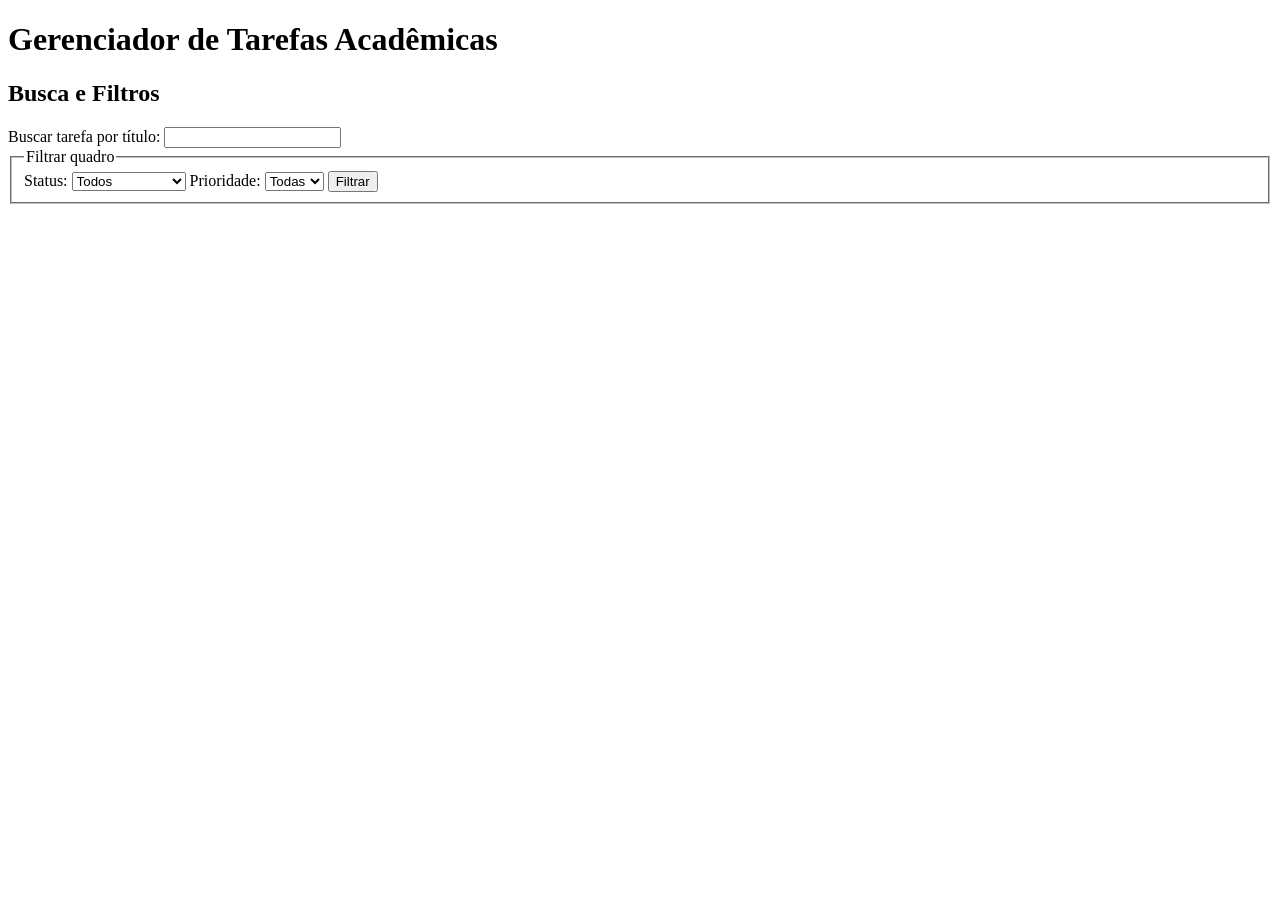
==== index.html @ e38bde04 "feat: Criar cabecalho, busca e filtros com fieldset" ====
<!DOCTYPE html>
<html lang="pt-BR">
<head>
    <meta charset="UTF-8">
    <meta name="viewport" content="width=device-width, initial-scale=1.0">
    <title>Gerenciador de Tarefas Acadêmicas</title>
</head>
<body>
    <header>
        <h1>Gerenciador de Tarefas Acadêmicas</h1>
    </header>
<main>
    <section aria-labelledby="titulo-filtros">
        <h2 id="titulo-filtros">Busca e Filtros</h2>

        <form>
            <label>
                Buscar tarefa por título:
                <input type="search" name="busca">
            </label>
            
            <fieldset>
                <legend>Filtrar quadro</legend>
                <label>
                    Status:
                    <select name="status">
                        <option value="todos">Todos</option>
                        <option value="a-fazer">A Fazer</option>
                        <option value="em-andamento">Em Andamento</option>
                        <option value="em-revisao">Em Revisão</option>
                        <option value="concluida">Concluída</option>
                    </select>
                </label>
                
                <label>
                    Prioridade:
                    <select name="prioridade">
                        <option value="todas">Todas</option>
                        <option value="baixa">Baixa</option>
                        <option value="media">Média</option>
                        <option value="alta">Alta</option>
                    </select>
                </label>                

                <button type="submit">Filtrar</button>
            </fieldset>
        </form>
    </section>   
</main>    
</body>
</html>
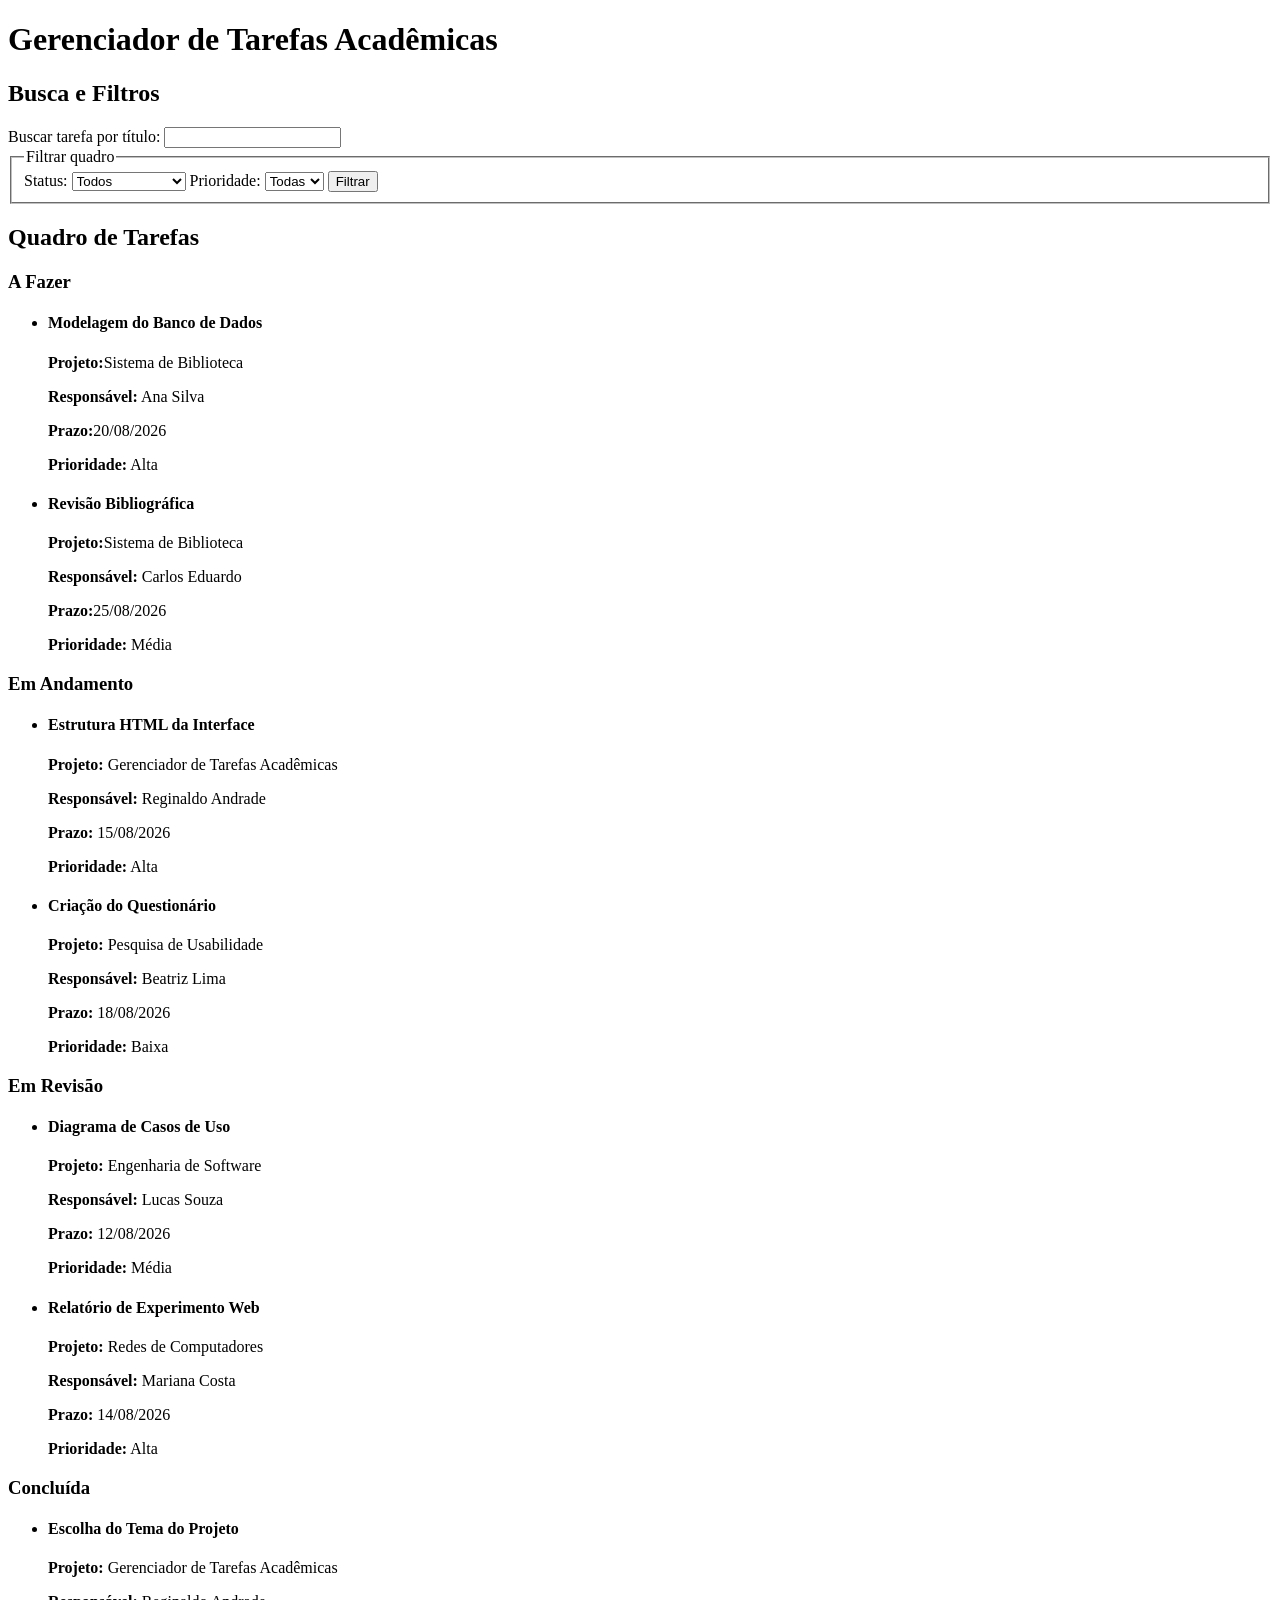
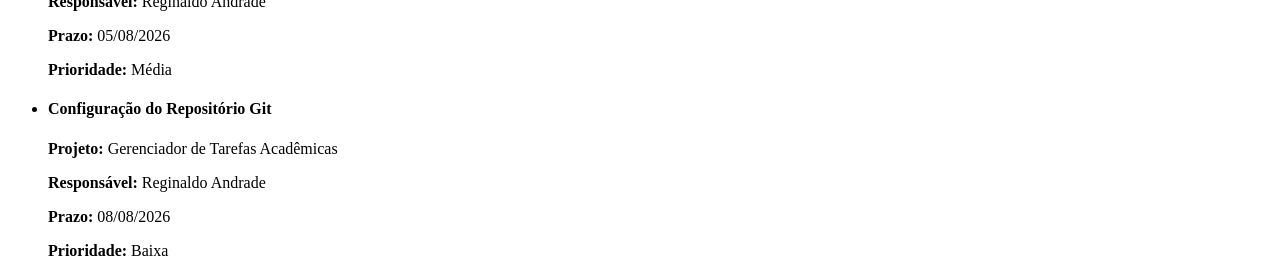
==== commit 433c0e49: "feat: inserindo tarefas" ====
--- a/index.html
+++ b/index.html
@@ -45,7 +45,109 @@
                 <button type="submit">Filtrar</button>
             </fieldset>
         </form>
-    </section>   
+    </section>
+    
+    <section aria-labelledby="titulo-quadro">
+      <h2 id="titulo-quadro">Quadro de Tarefas</h2>
+
+      <section aria-labelledby="status-a-fazer">
+        <h3 id="status-a-fazer">A Fazer</h3>
+        <ul>
+          <li>
+            <article>
+              <h4>Modelagem do Banco de Dados</h4>
+              <p><strong>Projeto:</strong>Sistema de Biblioteca</p>
+              <p><strong>Responsável:</strong> Ana Silva</p>
+              <p><strong>Prazo:</strong><time datetime="2026-08-20">20/08/2026</time></p>
+              <p><strong>Prioridade:</strong> Alta</p>
+            </article>
+          </li>
+          <li>
+            <article>
+              <h4>Revisão Bibliográfica</h4>
+              <p><strong>Projeto:</strong>Sistema de Biblioteca</p>
+              <p><strong>Responsável:</strong> Carlos Eduardo</p>
+              <p><strong>Prazo:</strong><time datetime="2026-08-25">25/08/2026</time></p>
+              <p><strong>Prioridade:</strong> Média</p>
+            </article>
+          </li>
+        </ul>
+      </section>
+      
+      <section aria-labelledby="status-em-andamento">
+        <h3 id="status-em-andamento">Em Andamento</h3>
+        <ul>
+          <li>
+            <article>
+              <h4>Estrutura HTML da Interface</h4>
+              <p><strong>Projeto:</strong> Gerenciador de Tarefas Acadêmicas</p>
+              <p><strong>Responsável:</strong> Reginaldo Andrade</p>
+              <p><strong>Prazo:</strong> <time datetime="2026-08-15">15/08/2026</time></p>
+              <p><strong>Prioridade:</strong> Alta</p>
+            </article>
+          </li>
+          <li>
+            <article>
+              <h4>Criação do Questionário</h4>
+              <p><strong>Projeto:</strong> Pesquisa de Usabilidade</p>
+              <p><strong>Responsável:</strong> Beatriz Lima</p>
+              <p><strong>Prazo:</strong> <time datetime="2026-08-18">18/08/2026</time></p>
+              <p><strong>Prioridade:</strong> Baixa</p>
+            </article>
+          </li>
+        </ul>
+      </section>
+
+      <section aria-labelledby="status-em-revisao">
+        <h3 id="status-em-revisao">Em Revisão</h3>
+        <ul>
+          <li>
+            <article>
+              <h4>Diagrama de Casos de Uso</h4>
+              <p><strong>Projeto:</strong> Engenharia de Software</p>
+              <p><strong>Responsável:</strong> Lucas Souza</p>
+              <p><strong>Prazo:</strong> <time datetime="2026-08-12">12/08/2026</time></p>
+              <p><strong>Prioridade:</strong> Média</p>
+            </article>
+          </li>
+          <li>
+            <article>
+              <h4>Relatório de Experimento Web</h4>
+              <p><strong>Projeto:</strong> Redes de Computadores</p>
+              <p><strong>Responsável:</strong> Mariana Costa</p>
+              <p><strong>Prazo:</strong> <time datetime="2026-08-14">14/08/2026</time></p>
+              <p><strong>Prioridade:</strong> Alta</p>
+            </article>
+          </li>
+        </ul>
+      </section>
+
+      <section aria-labelledby="status-concluida">
+        <h3 id="status-concluida">Concluída</h3>
+        <ul>
+          <li>
+            <article>
+              <h4>Escolha do Tema do Projeto</h4>
+              <p><strong>Projeto:</strong> Gerenciador de Tarefas Acadêmicas</p>
+              <p><strong>Responsável:</strong> Reginaldo Andrade</p>
+              <p><strong>Prazo:</strong> <time datetime="2026-08-05">05/08/2026</time></p>
+              <p><strong>Prioridade:</strong> Média</p>
+            </article>
+          </li>
+          <li>
+            <article>
+              <h4>Configuração do Repositório Git</h4>
+              <p><strong>Projeto:</strong> Gerenciador de Tarefas Acadêmicas</p>
+              <p><strong>Responsável:</strong> Reginaldo Andrade</p>
+              <p><strong>Prazo:</strong> <time datetime="2026-08-08">08/08/2026</time></p>
+              <p><strong>Prioridade:</strong> Baixa</p>
+            </article>
+          </li>
+        </ul>
+      </section>
+
+    </section>
+    
 </main>    
 </body>
 </html>
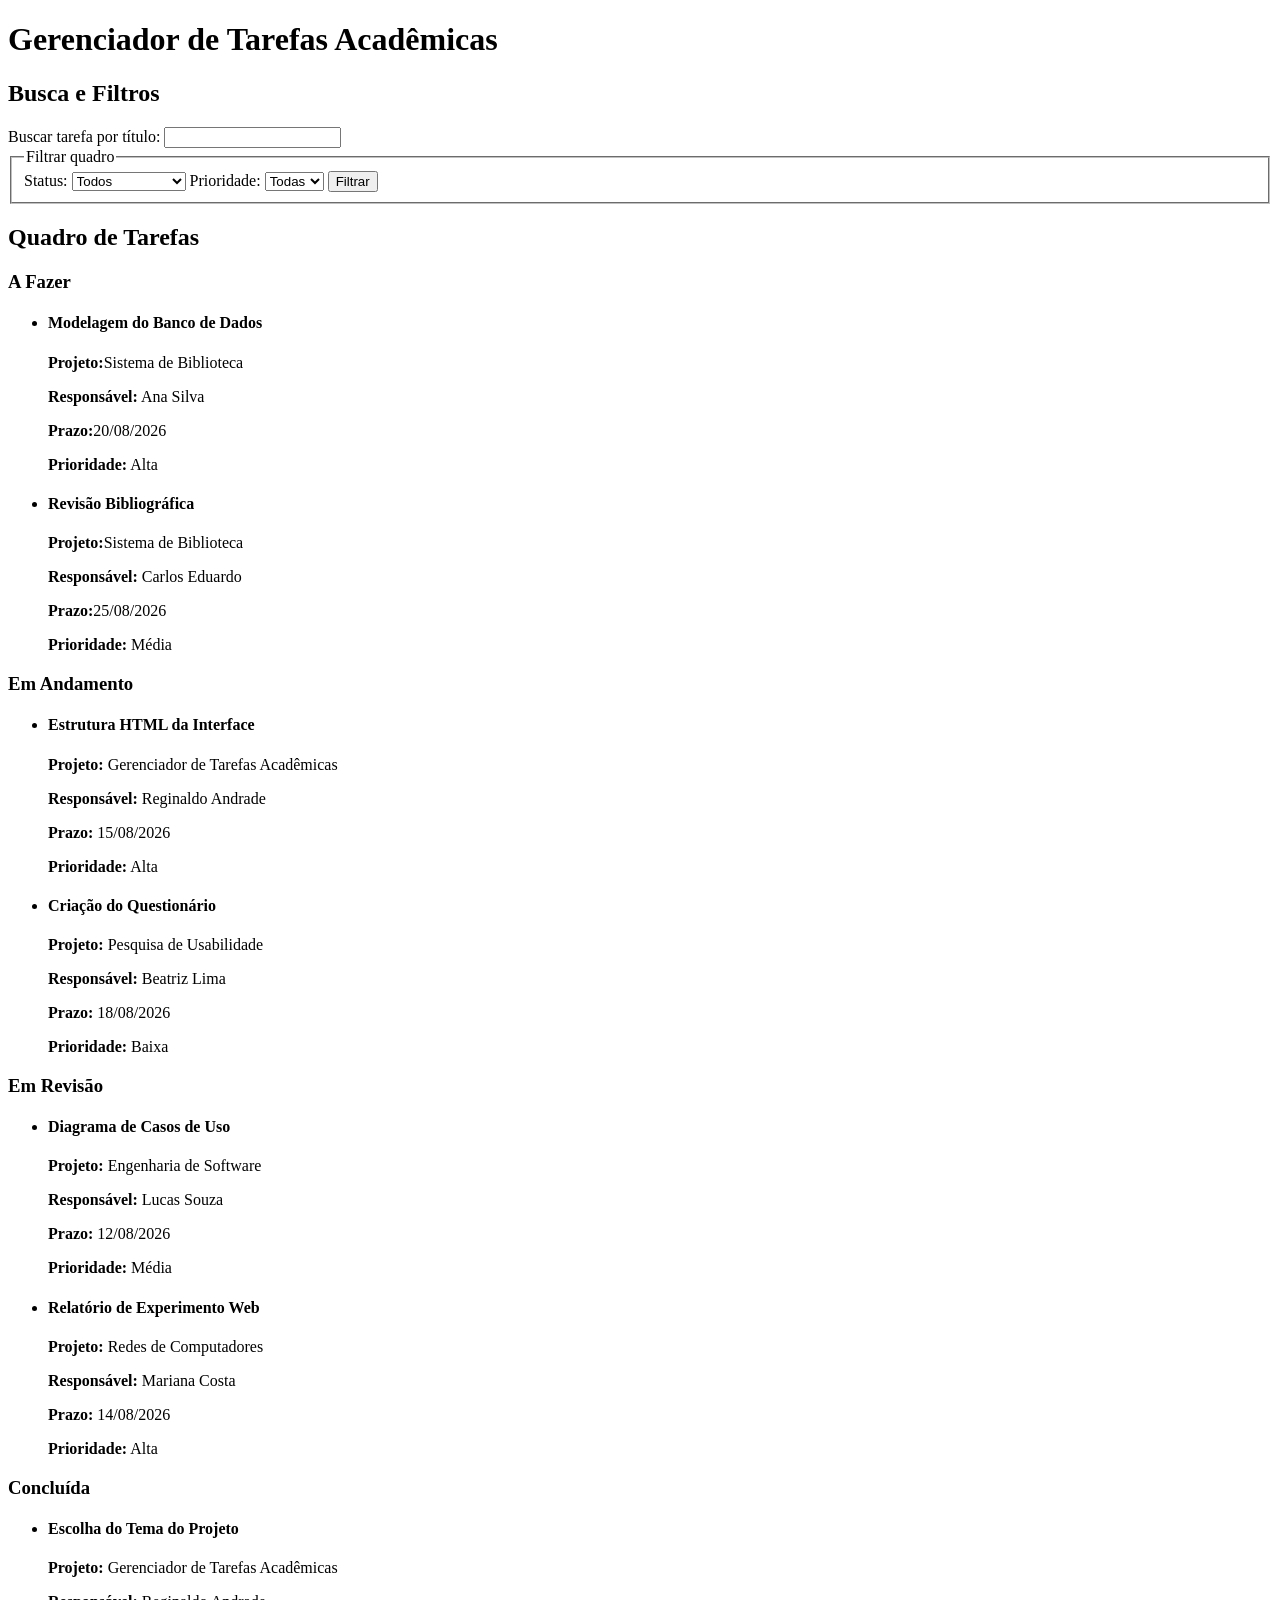
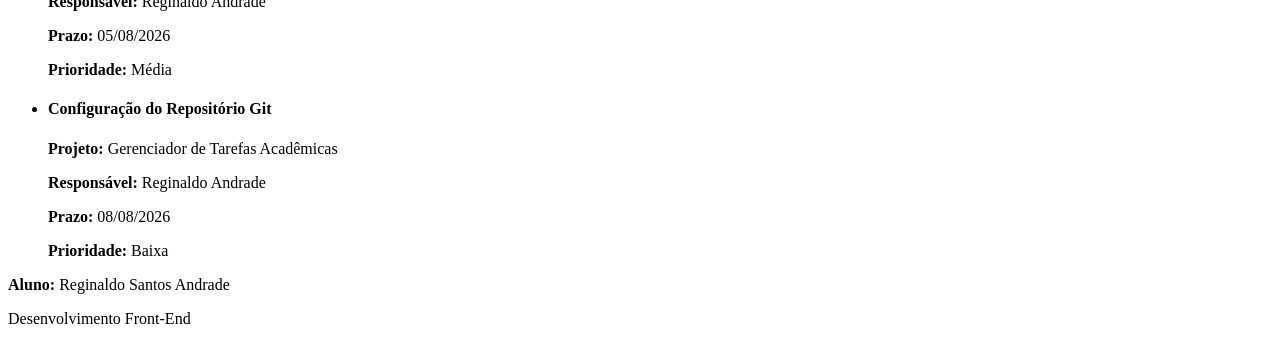
==== commit 505b49fb: "Inserir Rodapé e validando" ====
--- a/index.html
+++ b/index.html
@@ -147,7 +147,13 @@
       </section>
 
     </section>
-    
-</main>    
+
+</main>
+
+<footer>
+    <p><b>Aluno:</b> Reginaldo Santos Andrade</p>
+    <p>Desenvolvimento Front-End</p>    
+</footer>
+
 </body>
 </html>
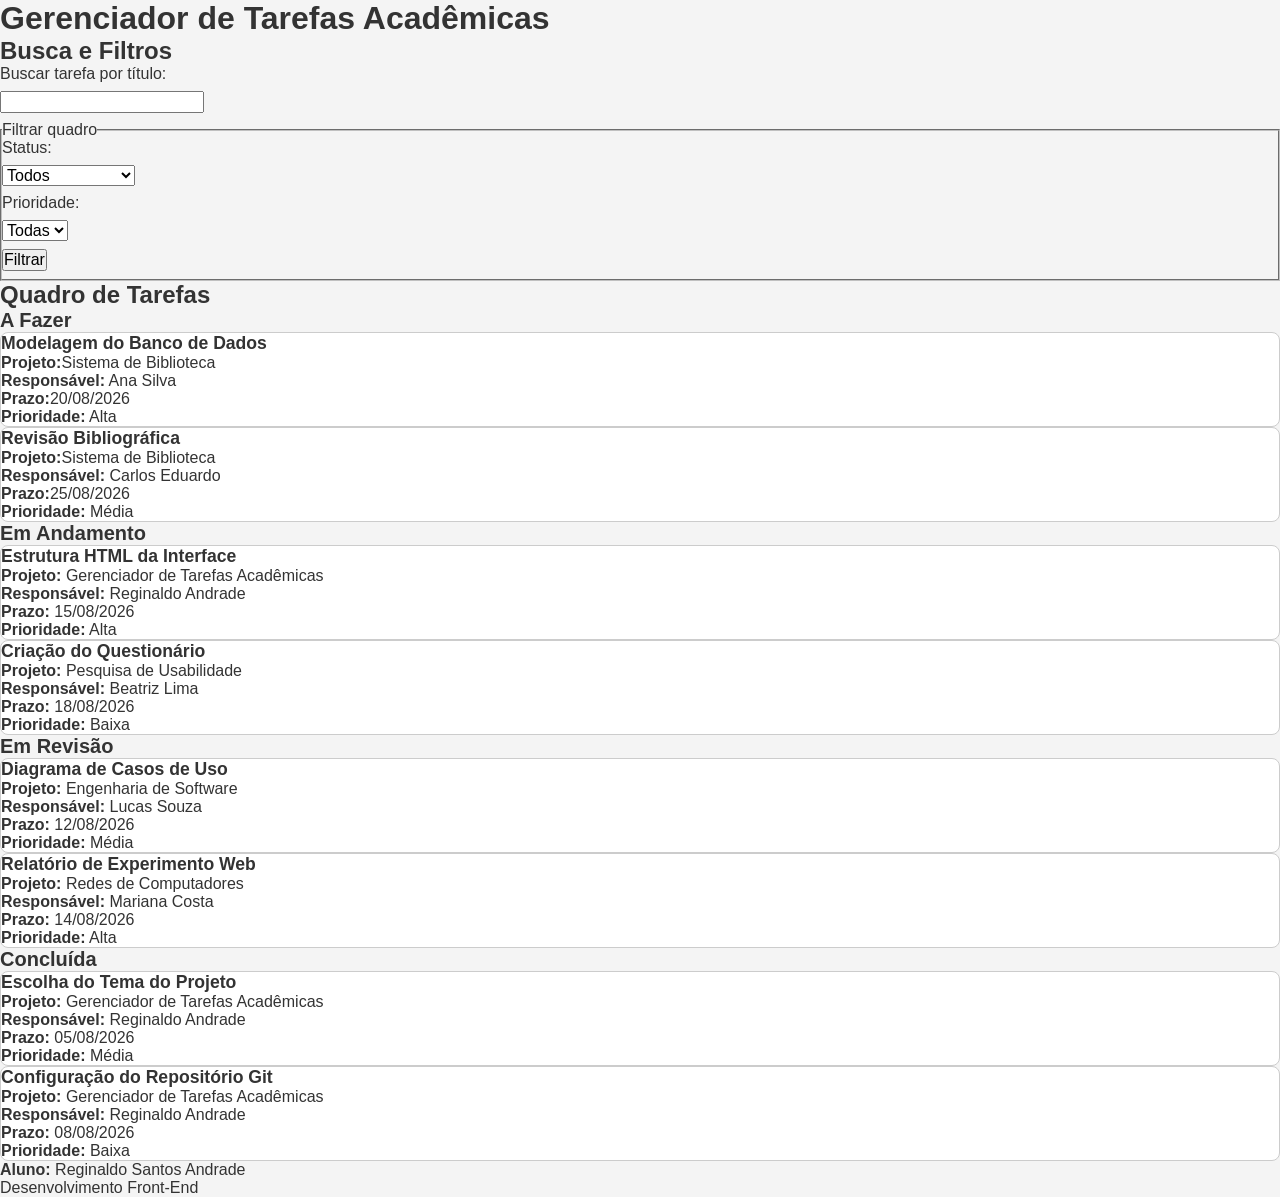
==== commit 5f2c820c: "feat:Reset universal simples com box-sizing e  Variáveis no :root" ====
--- a/index.html
+++ b/index.html
@@ -4,6 +4,7 @@
     <meta charset="UTF-8">
     <meta name="viewport" content="width=device-width, initial-scale=1.0">
     <title>Gerenciador de Tarefas Acadêmicas</title>
+    <link rel="stylesheet" href="styles.css">
 </head>
 <body>
     <header>
@@ -14,33 +15,31 @@
         <h2 id="titulo-filtros">Busca e Filtros</h2>
 
         <form>
-            <label>
-                Buscar tarefa por título:
-                <input type="search" name="busca">
-            </label>
+            <label for="buscaTarefa">Buscar tarefa por título: </label>
+            <input type="search" id="buscaTarefa" name="buscaTarefa">          
             
             <fieldset>
                 <legend>Filtrar quadro</legend>
-                <label>
+                <label for="status">
                     Status:
-                    <select name="status">
-                        <option value="todos">Todos</option>
-                        <option value="a-fazer">A Fazer</option>
-                        <option value="em-andamento">Em Andamento</option>
-                        <option value="em-revisao">Em Revisão</option>
-                        <option value="concluida">Concluída</option>
-                    </select>
                 </label>
-                
-                <label>
-                    Prioridade:
-                    <select name="prioridade">
-                        <option value="todas">Todas</option>
-                        <option value="baixa">Baixa</option>
-                        <option value="media">Média</option>
-                        <option value="alta">Alta</option>
-                    </select>
-                </label>                
+                <select id="status" name="status">
+                  <option value="todos">Todos</option>
+                  <option value="a-fazer">A Fazer</option>
+                  <option value="em-andamento">Em Andamento</option>
+                  <option value="em-revisao">Em Revisão</option>
+                  <option value="concluida">Concluída</option>
+                </select>
+                                
+                <label for="prioridade">
+                  Prioridade:
+                </label>
+                <select id="prioridade" name="prioridade">
+                  <option value="todas">Todas</option>
+                  <option value="baixa">Baixa</option>
+                  <option value="media">Média</option>
+                  <option value="alta">Alta</option>
+                </select>                               
 
                 <button type="submit">Filtrar</button>
             </fieldset>
--- a/styles.css
+++ b/styles.css
@@ -0,0 +1,60 @@
+* {
+  box-sizing: border-box;
+  margin: 0;
+  padding: 0;
+}
+
+:root {
+  --cor-fundo: #f4f4f4;
+  --cor-card: #ffffff;
+  --cor-texto: #333333;
+
+  /* Cores por status */
+  --status-a-fazer: #d9534f;
+  --status-em-andamento: #f0ad4e;
+  --status-em-revisao: #0275d8;
+  --status-concluida: #5cb85c;
+
+  /* Escala de espaçamento simples */
+  --espaco-sm: 0.5rem;  /* 8px */
+  --espaco-md: 1rem;    /* 16px */
+  --espaco-lg: 1.5rem;  /* 24px */
+
+  /* Raio de canto */
+  --raio: 8px;
+}
+
+
+body {
+  background-color: var(--cor-fundo);
+  color: var(--cor-texto);
+  font-family: sans-serif;
+  padding: var(--espaco);
+}
+
+h1 { font-size: 2rem; }
+h2 { font-size: 1.5rem; }
+h3 { font-size: 1.25rem; }
+h4 { font-size: 1.1rem; }
+p, label, input, select, button { font-size: 1rem; }
+
+section {
+  margin-bottom: var(--espaco);
+}
+
+ul {
+  list-style: none;
+}
+
+article {
+  background-color: var(--cor-card);
+  padding: var(--espaco);
+  margin-bottom: var(--espaco);
+  border: 1px solid #ccc;
+  border-radius: var(--raio);
+}
+
+label, input, select, button {
+  display: block;
+  margin-bottom: 0.5rem;
+}
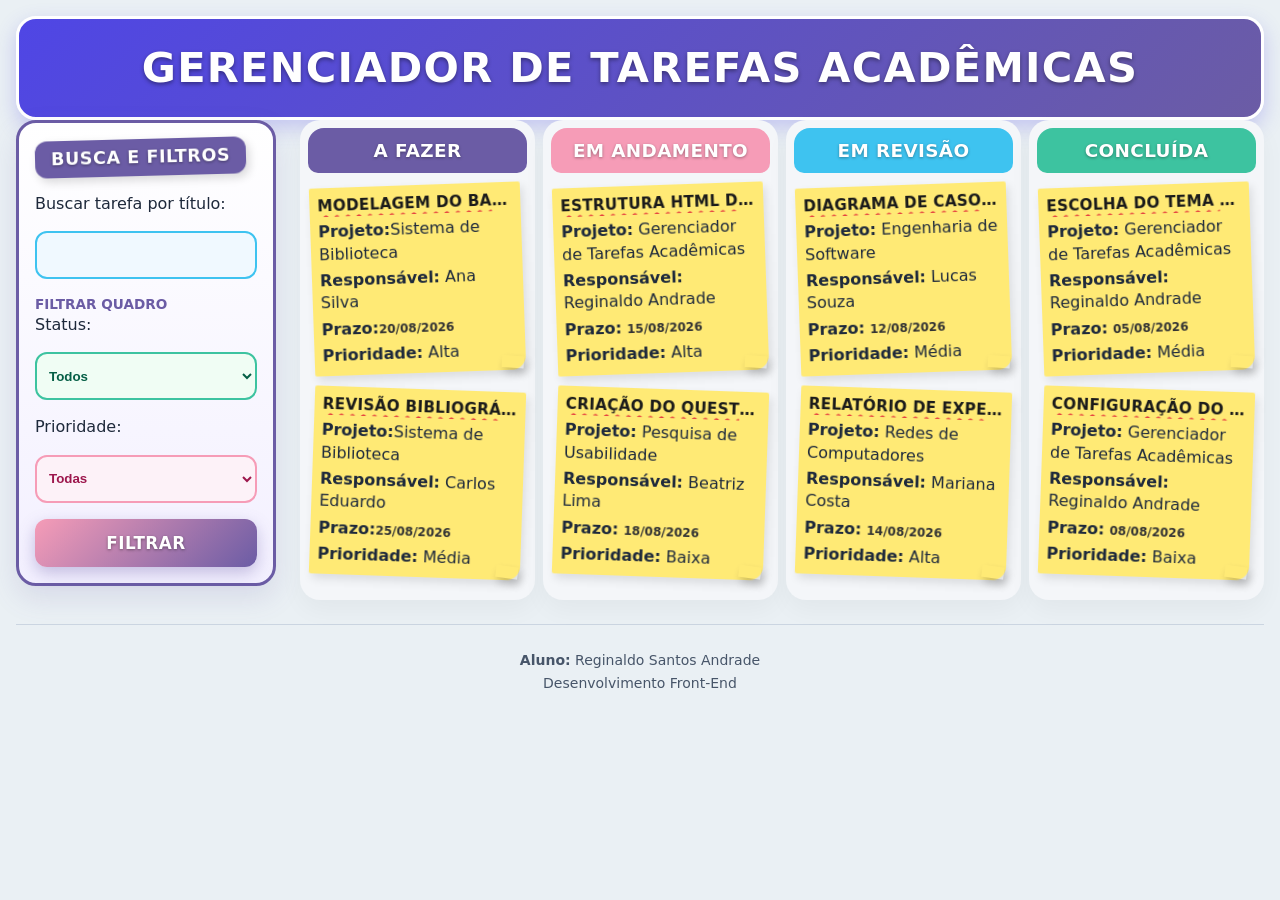
==== commit 9a42adbf: "feat: Ajustando o comentário da publicação no GitHub que estava errado" ====
--- a/index.html
+++ b/index.html
@@ -120,7 +120,7 @@
           </li>
         </ul>
       </section>
-
+      
       <section aria-labelledby="status-concluida">
         <h3 id="status-concluida">Concluída</h3>
         <ul>
--- a/styles.css
+++ b/styles.css
@@ -1,60 +1,356 @@
-* {
+*,
+*::before,
+*::after {
   box-sizing: border-box;
   margin: 0;
   padding: 0;
 }
 
 :root {
-  --cor-fundo: #f4f4f4;
-  --cor-card: #ffffff;
-  --cor-texto: #333333;
-
-  /* Cores por status */
-  --status-a-fazer: #d9534f;
-  --status-em-andamento: #f0ad4e;
-  --status-em-revisao: #0275d8;
-  --status-concluida: #5cb85c;
-
-  /* Escala de espaçamento simples */
-  --espaco-sm: 0.5rem;  /* 8px */
-  --espaco-md: 1rem;    /* 16px */
-  --espaco-lg: 1.5rem;  /* 24px */
-
-  /* Raio de canto */
-  --raio: 8px;
-}
-
+  --header-a-fazer: #6b5ca5;
+  --header-em-progresso: #f69cb7;
+  --header-feedback: #3ec3f0;
+  --header-concluido: #3dc3a0;
+
+  --postit-amarelo: #ffea75;
+  --postit-verde: #a8ed93;
+  --postit-rosa: #ff7e93;
+  --postit-ondulacao: #e53e3e;
+
+  --cor-fundo: #eaf0f4;
+  --cor-card-coluna: #f4f6f9;
+  --cor-texto-postit: #1a1a1a;
+  --cor-texto-mutado: #475569;
+  --cor-foco: #6b5ca5;
+
+  --espaco-xs: 0.25rem;
+  --espaco-sm: 0.5rem;
+  --espaco-md: 1rem;
+  --espaco-lg: 1.5rem;
+
+  --raio-coluna: 20px;
+}
 
 body {
+  font-family: system-ui, -apple-system, BlinkMacSystemFont, "Segoe UI", Roboto, sans-serif;
   background-color: var(--cor-fundo);
-  color: var(--cor-texto);
-  font-family: sans-serif;
-  padding: var(--espaco);
-}
-
-h1 { font-size: 2rem; }
-h2 { font-size: 1.5rem; }
-h3 { font-size: 1.25rem; }
-h4 { font-size: 1.1rem; }
-p, label, input, select, button { font-size: 1rem; }
-
-section {
-  margin-bottom: var(--espaco);
-}
+  color: #1e293b;
+  line-height: 1.4;
+  padding: var(--espaco-md);
+  overflow-x: hidden;
+  -webkit-font-smoothing: antialiased;
+  -moz-osx-font-smoothing: grayscale;
+  text-rendering: optimizeLegibility;
+}
+
+main {
+  width: 100%;
+  max-width: 1440px;
+  margin: 0 auto;
+  display: grid;
+  grid-template-columns: minmax(0, 1fr);
+  gap: var(--espaco-lg);
+}
+
+header {
+  grid-column: 1 / -1;
+  text-align: center;
+  padding: 1.25rem var(--espaco-md);
+  background: linear-gradient(135deg, #4f46e5 0%, var(--header-a-fazer) 100%);
+  border-radius: 20px;
+  box-shadow: 0 8px 20px rgba(79, 70, 229, 0.25);
+  border: 3px solid #ffffff;
+  width: 100%;
+}
+
+header h1 {
+  font-family: system-ui, -apple-system, "Segoe UI", Roboto, sans-serif;
+  font-weight: 900;
+  font-size: clamp(1.6rem, 3.5vw + 0.5rem, 2.6rem);
+  text-transform: uppercase;
+  color: #ffffff;
+  letter-spacing: 0.03em;
+  text-shadow: 0 2px 4px rgba(0, 0, 0, 0.4);
+}
+
+section[aria-labelledby="titulo-filtros"] {
+  background: linear-gradient(180deg, #ffffff 0%, #f3f0ff 100%);
+  padding: var(--espaco-md);
+  border-radius: var(--raio-coluna);
+  box-shadow: 0 12px 28px rgba(107, 92, 165, 0.15);
+  border: 3px solid var(--header-a-fazer);
+  display: flex;
+  flex-direction: column;
+  gap: var(--espaco-md);
+  height: fit-content;
+  width: 100%;
+}
+
+section[aria-labelledby="titulo-filtros"] h2 {
+  color: #ffffff;
+  background-color: var(--header-a-fazer);
+  display: inline-block;
+  align-self: flex-start;
+  padding: 0.4rem 1rem;
+  border-radius: 12px;
+  font-family: system-ui, -apple-system, "Segoe UI", Roboto, sans-serif;
+  font-weight: 800;
+  font-size: 1.1rem;
+  letter-spacing: 0.03em;
+  text-transform: uppercase;
+  box-shadow: 3px 4px 10px rgba(0, 0, 0, 0.15);
+  transform: rotate(-1.5deg) translateZ(0);
+  backface-visibility: hidden;
+  text-shadow: 0 1px 3px rgba(0, 0, 0, 0.4);
+}
+
+form, fieldset {
+  display: flex;
+  flex-direction: column;
+  gap: var(--espaco-md);
+  border: none;
+  padding: 0;
+  width: 100%;
+}
+
+fieldset legend {
+  font-weight: 800;
+  text-transform: uppercase;
+  color: var(--header-a-fazer);
+  font-size: 0.85rem;
+}
+
+input[type="search"], 
+select, 
+button[type="submit"] {
+  min-height: 48px;
+  padding: 0 var(--espaco-sm);
+  border-radius: 12px;
+  font-weight: 700;
+  width: 100%;
+  transition: all 0.2s ease;
+}
+
+select#prioridade {
+  background-color: #fdf2f8;
+  border: 2px solid var(--header-em-progresso);
+  color: #9d174d;
+}
+
+input#buscaTarefa {
+  background-color: #f0f9ff;
+  border: 2px solid var(--header-feedback);
+  color: #0369a1;
+}
+
+select#status {
+  background-color: #f0fdf4;
+  border: 2px solid var(--header-concluido);
+  color: #065f46;
+}
+
+button[type="submit"] {
+  background: linear-gradient(135deg, var(--header-em-progresso) 0%, var(--header-a-fazer) 100%);
+  color: #ffffff;
+  border: none;
+  font-family: system-ui, -apple-system, "Segoe UI", Roboto, sans-serif;
+  font-weight: 800;
+  font-size: 1.05rem;
+  text-transform: uppercase;
+  letter-spacing: 0.03em;
+  text-shadow: 0 1px 3px rgba(0, 0, 0, 0.4);
+  cursor: pointer;
+  box-shadow: 0 6px 16px rgba(107, 92, 165, 0.35);
+}
+
+:focus-visible {
+  outline: 3px solid var(--cor-foco);
+  outline-offset: 2px;
+}
+
+section[aria-labelledby="titulo-quadro"] {
+  display: grid;
+  grid-template-columns: minmax(0, 1fr);
+  gap: var(--espaco-md);
+  padding: 0;
+  background: none;
+  border: none;
+  width: 100%;
+}
+
+section[aria-labelledby="titulo-quadro"] > h2 {
+  display: none;
+}
+
+section[aria-labelledby^="status-"] {
+  background-color: var(--cor-card-coluna);
+  border-radius: var(--raio-coluna);
+  padding: var(--espaco-sm);
+  display: flex;
+  flex-direction: column;
+  gap: var(--espaco-sm);
+  box-shadow: 0 10px 25px rgba(0, 0, 0, 0.04);
+  min-height: 480px;
+  min-width: 0;
+}
+
+section[aria-labelledby^="status-"] h3 {
+  padding: 0.6rem var(--espaco-xs);
+  border-radius: 16px 16px 10px 10px;
+  color: #ffffff;
+  font-family: system-ui, -apple-system, "Segoe UI", Roboto, sans-serif;
+  font-weight: 800;
+  font-size: clamp(0.95rem, 1vw + 0.5rem, 1.15rem);
+  text-align: center;
+  text-transform: uppercase;
+  letter-spacing: 0.02em;
+  word-break: break-word;
+  text-shadow: 0 1px 3px rgba(0, 0, 0, 0.35);
+}
+
+section[aria-labelledby="status-a-fazer"] h3 { background-color: var(--header-a-fazer); }
+section[aria-labelledby="status-em-andamento"] h3 { background-color: var(--header-em-progresso); }
+section[aria-labelledby="status-em-revisao"] h3 { background-color: var(--header-feedback); }
+section[aria-labelledby="status-concluida"] h3 { background-color: var(--header-concluido); }
 
 ul {
   list-style: none;
+  display: flex;
+  flex-direction: column;
+  gap: var(--espaco-md);
+  padding: var(--espaco-xs);
+  flex-grow: 1;
+  min-width: 0;
 }
 
 article {
-  background-color: var(--cor-card);
-  padding: var(--espaco);
-  margin-bottom: var(--espaco);
-  border: 1px solid #ccc;
-  border-radius: var(--raio);
-}
-
-label, input, select, button {
-  display: block;
-  margin-bottom: 0.5rem;
+  background-color: var(--postit-amarelo);
+  padding: var(--espaco-sm) var(--espaco-sm);
+  border-radius: 2px 2px 14px 2px;
+  box-shadow: 3px 5px 10px rgba(0, 0, 0, 0.1);
+  display: flex;
+  flex-direction: column;
+  gap: var(--espaco-xs);
+  position: relative;
+  min-height: 110px;
+  min-width: 0;
+  transition: transform 0.2s ease, box-shadow 0.2s ease;
+  cursor: grab;
+  
+  backface-visibility: hidden;
+  transform-style: preserve-3d;
+  will-change: transform;
+}
+
+article::after {
+  content: "";
+  position: absolute;
+  bottom: 2px;
+  right: 2px;
+  width: 22px;
+  height: 12px;
+  box-shadow: 3px 5px 8px rgba(0, 0, 0, 0.2);
+  transform: rotate(6deg);
+  z-index: -1;
+}
+
+li:nth-child(odd) article { transform: rotate(-2deg) translateZ(0); }
+li:nth-child(even) article { transform: rotate(2deg) translateZ(0); }
+
+article:hover {
+  transform: rotate(0deg) scale(1.03) translateY(-3px) translateZ(0);
+  box-shadow: 5px 12px 18px rgba(0, 0, 0, 0.15);
+  z-index: 10;
+}
+
+article h4 {
+  font-family: system-ui, -apple-system, "Segoe UI", Roboto, sans-serif;
+  font-weight: 800;
+  font-size: 0.95rem;
+  text-transform: uppercase;
+  color: var(--cor-texto-postit);
+  letter-spacing: 0.02em;
+  text-decoration: underline wavy var(--postit-ondulacao) 2px;
+  text-underline-offset: 4px;
+  flex-grow: 1;
+  white-space: nowrap;
+  overflow: hidden;
+  text-overflow: ellipsis;
+  min-width: 0;
+  transform: translateZ(0);
+}
+
+article span, article .prioridade {
+  font-size: 0.75rem;
+  font-weight: 800;
+  text-transform: uppercase;
+  color: var(--header-a-fazer);
+}
+
+article time, article .prazo {
+  font-family: system-ui, -apple-system, BlinkMacSystemFont, sans-serif;
+  color: #333333;
+  font-size: 0.75rem;
+  font-weight: 600;
+  margin-top: auto;
+}
+
+article.postit-verde { background-color: var(--postit-verde); }
+article.postit-rosa { background-color: var(--postit-rosa); }
+
+footer {
+  grid-column: 1 / -1;
+  text-align: center;
+  padding: var(--espaco-lg) 0 var(--espaco-md) 0;
+  margin-top: var(--espaco-lg);
+  border-top: 1px solid #cbd5e1;
+  color: var(--cor-texto-mutado);
+  font-size: 0.875rem;
+  font-weight: 500;
+  line-height: 1.6;
+}
+
+footer p {
+  margin: 0;
+}
+
+footer strong {
+  color: #1e293b;
+  font-weight: 600;
+}
+
+/* --------------------------------------------------------------------------
+   JUSTIFICATIVA BREAKPOINT 640px:
+   Em telas mobile com largura inferior a 640px, a exibição de 4 colunas empilhadas
+   em apenas 1 coluna gera uma rolagem vertical excessivamente longa.
+   A partir de 640px, a largura do viewport permite dividir o quadro Kanban em 2 colunas
+   paralelas, aproveitando melhor o espaço horizontal sem comprimir o texto dos cartões.
+   -------------------------------------------------------------------------- */
+@media (min-width: 640px) {
+  section[aria-labelledby="titulo-quadro"] {
+    grid-template-columns: repeat(2, minmax(0, 1fr));
+  }
+}
+
+/* --------------------------------------------------------------------------
+   JUSTIFICATIVA BREAKPOINT 1024px:
+   Em monitores grandes (>=1024px), o painel de filtros posicionado no topo consome
+   altura útil de tela e deixa as laterais do layout vazias. Além disso, manter apenas
+   2 colunas estica demais as listas de tarefas.
+   A partir de 1024px, a largura total permite mudar o layout principal para 2 colunas
+   no Grid (sidebar de filtros com 260px fixos à esquerda e quadro Kanban à direita)
+   e exibir as 4 colunas de status simultaneamente em paralelo, eliminando a rolagem
+   horizontal via minmax(0, 1fr).
+   -------------------------------------------------------------------------- */
+@media (min-width: 1024px) {
+  main {
+    grid-template-columns: 260px minmax(0, 1fr);
+    gap: var(--espaco-lg);
+    align-items: start;
+  }
+
+  section[aria-labelledby="titulo-quadro"] {
+    grid-template-columns: repeat(4, minmax(0, 1fr));
+    gap: var(--espaco-sm);
+  }
 }
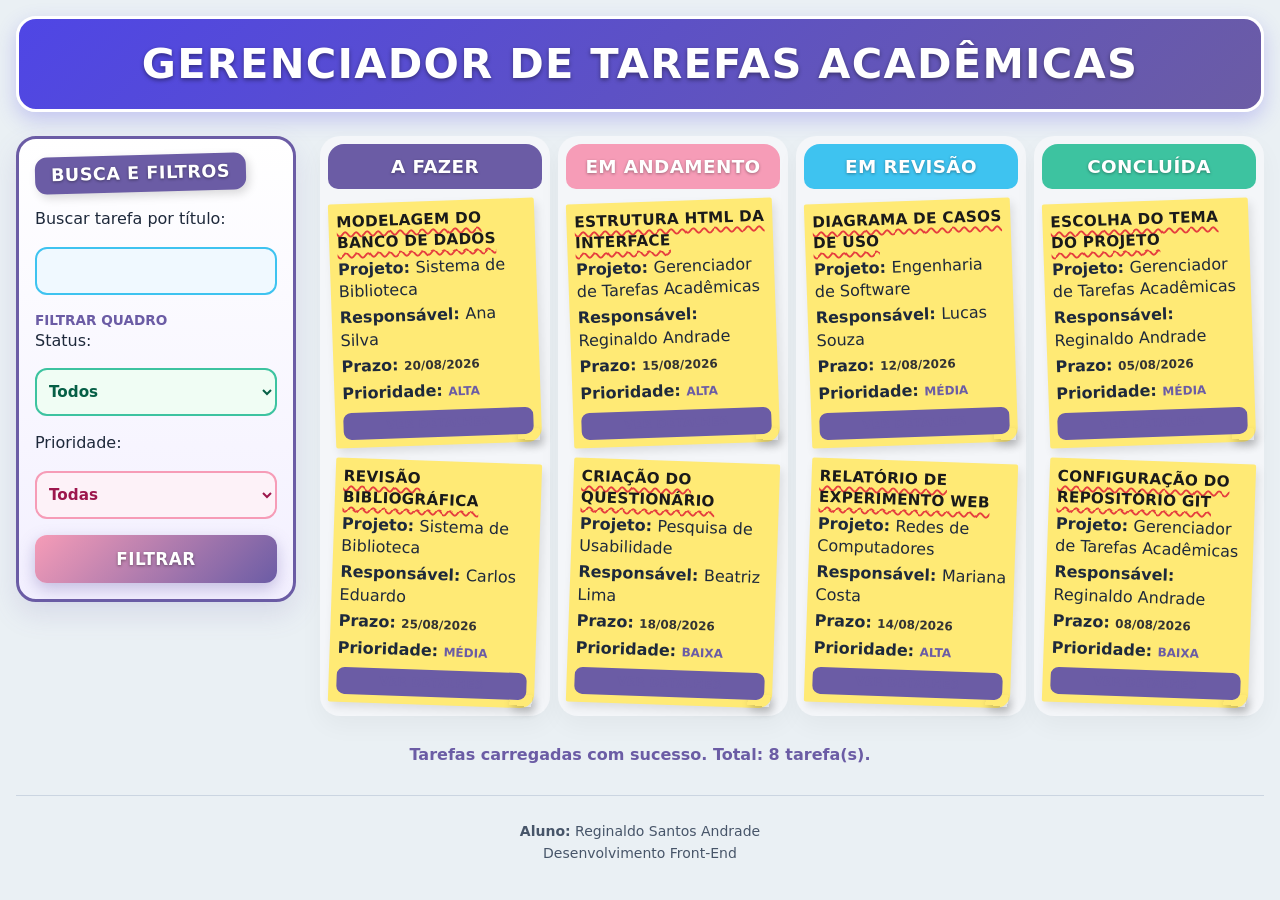
==== commit ebf9dc61: "Entrega E3" ====
--- a/index.html
+++ b/index.html
@@ -11,7 +11,7 @@
         <h1>Gerenciador de Tarefas Acadêmicas</h1>
     </header>
 <main>
-    <section aria-labelledby="titulo-filtros">
+   <section aria-labelledby="titulo-filtros">    
         <h2 id="titulo-filtros">Busca e Filtros</h2>
 
         <form>
@@ -45,104 +45,31 @@
             </fieldset>
         </form>
     </section>
+
+    <!-- Região de Status acessível (role="status" aria-live="polite") inicialmente vazia -->
+    <div id="regiao-status" role="status" aria-live="polite"></div>
     
     <section aria-labelledby="titulo-quadro">
       <h2 id="titulo-quadro">Quadro de Tarefas</h2>
 
       <section aria-labelledby="status-a-fazer">
         <h3 id="status-a-fazer">A Fazer</h3>
-        <ul>
-          <li>
-            <article>
-              <h4>Modelagem do Banco de Dados</h4>
-              <p><strong>Projeto:</strong>Sistema de Biblioteca</p>
-              <p><strong>Responsável:</strong> Ana Silva</p>
-              <p><strong>Prazo:</strong><time datetime="2026-08-20">20/08/2026</time></p>
-              <p><strong>Prioridade:</strong> Alta</p>
-            </article>
-          </li>
-          <li>
-            <article>
-              <h4>Revisão Bibliográfica</h4>
-              <p><strong>Projeto:</strong>Sistema de Biblioteca</p>
-              <p><strong>Responsável:</strong> Carlos Eduardo</p>
-              <p><strong>Prazo:</strong><time datetime="2026-08-25">25/08/2026</time></p>
-              <p><strong>Prioridade:</strong> Média</p>
-            </article>
-          </li>
-        </ul>
+        <ul data-lista-status="a-fazer"></ul>
       </section>
       
       <section aria-labelledby="status-em-andamento">
         <h3 id="status-em-andamento">Em Andamento</h3>
-        <ul>
-          <li>
-            <article>
-              <h4>Estrutura HTML da Interface</h4>
-              <p><strong>Projeto:</strong> Gerenciador de Tarefas Acadêmicas</p>
-              <p><strong>Responsável:</strong> Reginaldo Andrade</p>
-              <p><strong>Prazo:</strong> <time datetime="2026-08-15">15/08/2026</time></p>
-              <p><strong>Prioridade:</strong> Alta</p>
-            </article>
-          </li>
-          <li>
-            <article>
-              <h4>Criação do Questionário</h4>
-              <p><strong>Projeto:</strong> Pesquisa de Usabilidade</p>
-              <p><strong>Responsável:</strong> Beatriz Lima</p>
-              <p><strong>Prazo:</strong> <time datetime="2026-08-18">18/08/2026</time></p>
-              <p><strong>Prioridade:</strong> Baixa</p>
-            </article>
-          </li>
-        </ul>
+        <ul data-lista-status="em-andamento"></ul>
       </section>
 
       <section aria-labelledby="status-em-revisao">
         <h3 id="status-em-revisao">Em Revisão</h3>
-        <ul>
-          <li>
-            <article>
-              <h4>Diagrama de Casos de Uso</h4>
-              <p><strong>Projeto:</strong> Engenharia de Software</p>
-              <p><strong>Responsável:</strong> Lucas Souza</p>
-              <p><strong>Prazo:</strong> <time datetime="2026-08-12">12/08/2026</time></p>
-              <p><strong>Prioridade:</strong> Média</p>
-            </article>
-          </li>
-          <li>
-            <article>
-              <h4>Relatório de Experimento Web</h4>
-              <p><strong>Projeto:</strong> Redes de Computadores</p>
-              <p><strong>Responsável:</strong> Mariana Costa</p>
-              <p><strong>Prazo:</strong> <time datetime="2026-08-14">14/08/2026</time></p>
-              <p><strong>Prioridade:</strong> Alta</p>
-            </article>
-          </li>
-        </ul>
+        <ul data-lista-status="em-revisao"></ul>
       </section>
       
       <section aria-labelledby="status-concluida">
         <h3 id="status-concluida">Concluída</h3>
-        <ul>
-          <li>
-            <article>
-              <h4>Escolha do Tema do Projeto</h4>
-              <p><strong>Projeto:</strong> Gerenciador de Tarefas Acadêmicas</p>
-              <p><strong>Responsável:</strong> Reginaldo Andrade</p>
-              <p><strong>Prazo:</strong> <time datetime="2026-08-05">05/08/2026</time></p>
-              <p><strong>Prioridade:</strong> Média</p>
-            </article>
-          </li>
-          <li>
-            <article>
-              <h4>Configuração do Repositório Git</h4>
-              <p><strong>Projeto:</strong> Gerenciador de Tarefas Acadêmicas</p>
-              <p><strong>Responsável:</strong> Reginaldo Andrade</p>
-              <p><strong>Prazo:</strong> <time datetime="2026-08-08">08/08/2026</time></p>
-              <p><strong>Prioridade:</strong> Baixa</p>
-            </article>
-          </li>
-        </ul>
+        <ul data-lista-status="concluida"></ul>
       </section>
 
     </section>
@@ -154,5 +81,6 @@
     <p>Desenvolvimento Front-End</p>    
 </footer>
 
+<script type="module" src="./js/app.js"></script>
 </body>
 </html>
--- a/styles.css
+++ b/styles.css
@@ -61,16 +61,19 @@
   box-shadow: 0 8px 20px rgba(79, 70, 229, 0.25);
   border: 3px solid #ffffff;
   width: 100%;
+  overflow: hidden;
 }
 
 header h1 {
   font-family: system-ui, -apple-system, "Segoe UI", Roboto, sans-serif;
   font-weight: 900;
   font-size: clamp(1.6rem, 3.5vw + 0.5rem, 2.6rem);
+  line-height: 1.2;
   text-transform: uppercase;
   color: #ffffff;
   letter-spacing: 0.03em;
   text-shadow: 0 2px 4px rgba(0, 0, 0, 0.4);
+  margin: 0;
 }
 
 section[aria-labelledby="titulo-filtros"] {
@@ -99,8 +102,7 @@
   letter-spacing: 0.03em;
   text-transform: uppercase;
   box-shadow: 3px 4px 10px rgba(0, 0, 0, 0.15);
-  transform: rotate(-1.5deg) translateZ(0);
-  backface-visibility: hidden;
+  transform: rotate(-1.5deg);
   text-shadow: 0 1px 3px rgba(0, 0, 0, 0.4);
 }
 
@@ -128,6 +130,8 @@
   border-radius: 12px;
   font-weight: 700;
   width: 100%;
+  font-family: inherit;
+  font-size: 0.95rem;
   transition: all 0.2s ease;
 }
 
@@ -163,9 +167,13 @@
   box-shadow: 0 6px 16px rgba(107, 92, 165, 0.35);
 }
 
-:focus-visible {
-  outline: 3px solid var(--cor-foco);
-  outline-offset: 2px;
+button[type="submit"]:hover {
+  opacity: 0.95;
+  transform: translateY(-1px);
+}
+
+button[type="submit"]:active {
+  transform: translateY(0);
 }
 
 section[aria-labelledby="titulo-quadro"] {
@@ -236,10 +244,7 @@
   min-width: 0;
   transition: transform 0.2s ease, box-shadow 0.2s ease;
   cursor: grab;
-  
-  backface-visibility: hidden;
-  transform-style: preserve-3d;
-  will-change: transform;
+  isolation: isolate;
 }
 
 article::after {
@@ -254,11 +259,11 @@
   z-index: -1;
 }
 
-li:nth-child(odd) article { transform: rotate(-2deg) translateZ(0); }
-li:nth-child(even) article { transform: rotate(2deg) translateZ(0); }
+li:nth-child(odd) article { transform: rotate(-2deg); }
+li:nth-child(even) article { transform: rotate(2deg); }
 
 article:hover {
-  transform: rotate(0deg) scale(1.03) translateY(-3px) translateZ(0);
+  transform: rotate(0deg) scale(1.03) translateY(-3px);
   box-shadow: 5px 12px 18px rgba(0, 0, 0, 0.15);
   z-index: 10;
 }
@@ -273,11 +278,10 @@
   text-decoration: underline wavy var(--postit-ondulacao) 2px;
   text-underline-offset: 4px;
   flex-grow: 1;
-  white-space: nowrap;
-  overflow: hidden;
-  text-overflow: ellipsis;
+  white-space: normal;
+  word-break: break-word;
+  overflow-wrap: break-word;
   min-width: 0;
-  transform: translateZ(0);
 }
 
 article span, article .prioridade {
@@ -297,6 +301,34 @@
 
 article.postit-verde { background-color: var(--postit-verde); }
 article.postit-rosa { background-color: var(--postit-rosa); }
+
+article .btn-detalhes {
+  margin-top: var(--espaco-xs);
+  padding: 0.4rem 0.6rem;
+  background-color: var(--header-a-fazer);
+  color: #ffffff;
+  border: none;
+  border-radius: 8px;
+  font-family: inherit;
+  font-weight: 700;
+  font-size: 0.75rem;
+  cursor: pointer;
+  text-transform: uppercase;
+  letter-spacing: 0.03em;
+  transition: background-color 0.2s ease, transform 0.1s ease;
+  display: inline-flex;
+  align-items: center;
+  justify-content: center;
+  width: 100%;
+}
+
+article .btn-detalhes:hover {
+  background-color: #4f46e5;
+}
+
+article .btn-detalhes:active {
+  transform: scale(0.98);
+}
 
 footer {
   grid-column: 1 / -1;
@@ -317,6 +349,41 @@
 footer strong {
   color: #1e293b;
   font-weight: 600;
+}
+
+#regiao-status {
+  grid-column: 1 / -1;
+  width: 100%;
+  text-align: center;
+  font-weight: 700;
+  color: var(--header-a-fazer);
+  padding: var(--espaco-xs) 0;
+}
+
+#regiao-status:empty {
+  padding: 0;
+  margin: 0;
+}
+
+:focus-visible,
+button:focus-visible,
+select:focus-visible,
+input:focus-visible {
+  outline: 3px solid var(--cor-foco);
+  outline-offset: 2px;
+}
+
+.item-vazio {
+  list-style: none;
+  padding: var(--espaco-md);
+  text-align: center;
+}
+
+.item-vazio p {
+  font-size: 0.85rem;
+  font-weight: 600;
+  color: var(--cor-texto-mutado);
+  font-style: italic;
 }
 
 /* --------------------------------------------------------------------------
@@ -344,13 +411,35 @@
    -------------------------------------------------------------------------- */
 @media (min-width: 1024px) {
   main {
-    grid-template-columns: 260px minmax(0, 1fr);
+    grid-template-columns: 280px minmax(0, 1fr);
     gap: var(--espaco-lg);
     align-items: start;
   }
 
+  header {
+    grid-column: 1 / -1;
+    grid-row: 1;
+  }
+
+  section[aria-labelledby="titulo-filtros"] {
+    grid-column: 1;
+    grid-row: 2;
+  }
+
   section[aria-labelledby="titulo-quadro"] {
+    grid-column: 2;
+    grid-row: 2;
     grid-template-columns: repeat(4, minmax(0, 1fr));
     gap: var(--espaco-sm);
   }
+
+  #regiao-status {
+    grid-column: 1 / -1;
+    grid-row: 3;
+  }
+
+  footer {
+    grid-column: 1 / -1;
+    grid-row: 4;
+  }
 }
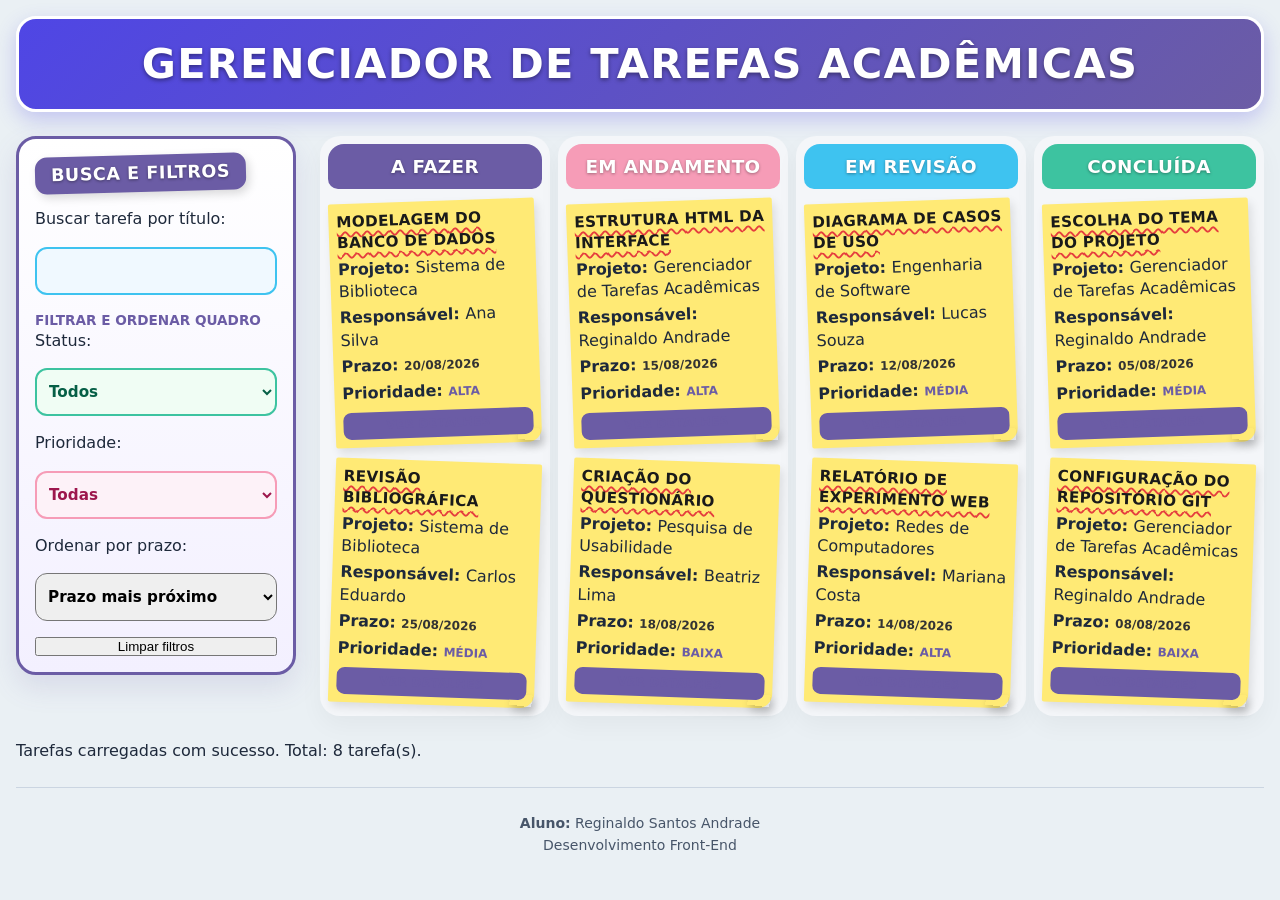
==== commit d43839fe: "index.html - Atualizado para incluir o controle de ordenação por prazo e o botão "Limpar filtros" na" ====
--- a/index.html
+++ b/index.html
@@ -10,77 +10,80 @@
     <header>
         <h1>Gerenciador de Tarefas Acadêmicas</h1>
     </header>
-<main>
-   <section aria-labelledby="titulo-filtros">    
-        <h2 id="titulo-filtros">Busca e Filtros</h2>
 
-        <form>
-            <label for="buscaTarefa">Buscar tarefa por título: </label>
-            <input type="search" id="buscaTarefa" name="buscaTarefa">          
-            
-            <fieldset>
-                <legend>Filtrar quadro</legend>
-                <label for="status">
-                    Status:
-                </label>
-                <select id="status" name="status">
-                  <option value="todos">Todos</option>
-                  <option value="a-fazer">A Fazer</option>
-                  <option value="em-andamento">Em Andamento</option>
-                  <option value="em-revisao">Em Revisão</option>
-                  <option value="concluida">Concluída</option>
-                </select>
-                                
-                <label for="prioridade">
-                  Prioridade:
-                </label>
-                <select id="prioridade" name="prioridade">
-                  <option value="todas">Todas</option>
-                  <option value="baixa">Baixa</option>
-                  <option value="media">Média</option>
-                  <option value="alta">Alta</option>
-                </select>                               
+    <main>
+        <section aria-labelledby="titulo-filtros">    
+            <h2 id="titulo-filtros">Busca e Filtros</h2>
 
-                <button type="submit">Filtrar</button>
-            </fieldset>
-        </form>
-    </section>
+            <form id="form-filtros">
+                <label for="buscaTarefa">Buscar tarefa por título: </label>
+                <input type="search" id="buscaTarefa" name="buscaTarefa">          
+                
+                <fieldset>
+                    <legend>Filtrar e Ordenar quadro</legend>
+                    
+                    <label for="status">Status:</label>
+                    <select id="status" name="status">
+                      <option value="todos">Todos</option>
+                      <option value="a-fazer">A Fazer</option>
+                      <option value="em-andamento">Em Andamento</option>
+                      <option value="em-revisao">Em Revisão</option>
+                      <option value="concluida">Concluída</option>
+                    </select>
+                                    
+                    <label for="prioridade">Prioridade:</label>
+                    <select id="prioridade" name="prioridade">
+                      <option value="todas">Todas</option>
+                      <option value="baixa">Baixa</option>
+                      <option value="media">Média</option>
+                      <option value="alta">Alta</option>
+                    </select>
 
-    <!-- Região de Status acessível (role="status" aria-live="polite") inicialmente vazia -->
-    <div id="regiao-status" role="status" aria-live="polite"></div>
-    
-    <section aria-labelledby="titulo-quadro">
-      <h2 id="titulo-quadro">Quadro de Tarefas</h2>
+                    <label for="ordenacao">Ordenar por prazo:</label>
+                    <select id="ordenacao" name="ordenacao">
+                      <option value="prazo-asc">Prazo mais próximo</option>
+                      <option value="prazo-desc">Prazo mais distante</option>
+                    </select>
 
-      <section aria-labelledby="status-a-fazer">
-        <h3 id="status-a-fazer">A Fazer</h3>
-        <ul data-lista-status="a-fazer"></ul>
-      </section>
-      
-      <section aria-labelledby="status-em-andamento">
-        <h3 id="status-em-andamento">Em Andamento</h3>
-        <ul data-lista-status="em-andamento"></ul>
-      </section>
+                    <button type="button" id="btn-limpar-filtros">Limpar filtros</button>
+                </fieldset>
+            </form>
+        </section>
 
-      <section aria-labelledby="status-em-revisao">
-        <h3 id="status-em-revisao">Em Revisão</h3>
-        <ul data-lista-status="em-revisao"></ul>
-      </section>
-      
-      <section aria-labelledby="status-concluida">
-        <h3 id="status-concluida">Concluída</h3>
-        <ul data-lista-status="concluida"></ul>
-      </section>
+        <!-- Região de Status acessível -->
+        <div id="regiao-status" role="status" aria-live="polite"></div>
+        
+        <section aria-labelledby="titulo-quadro">
+          <h2 id="titulo-quadro">Quadro de Tarefas</h2>
 
-    </section>
+          <section aria-labelledby="status-a-fazer">
+            <h3 id="status-a-fazer">A Fazer</h3>
+            <ul data-lista-status="a-fazer"></ul>
+          </section>
+          
+          <section aria-labelledby="status-em-andamento">
+            <h3 id="status-em-andamento">Em Andamento</h3>
+            <ul data-lista-status="em-andamento"></ul>
+          </section>
 
-</main>
+          <section aria-labelledby="status-em-revisao">
+            <h3 id="status-em-revisao">Em Revisão</h3>
+            <ul data-lista-status="em-revisao"></ul>
+          </section>
+          
+          <section aria-labelledby="status-concluida">
+            <h3 id="status-concluida">Concluída</h3>
+            <ul data-lista-status="concluida"></ul>
+          </section>
 
-<footer>
-    <p><b>Aluno:</b> Reginaldo Santos Andrade</p>
-    <p>Desenvolvimento Front-End</p>    
-</footer>
+        </section>
+    </main>
 
-<script type="module" src="./js/app.js"></script>
+    <footer>
+        <p><b>Aluno:</b> Reginaldo Santos Andrade</p>
+        <p>Desenvolvimento Front-End</p>    
+    </footer>
+
+    <script type="module" src="./js/app.js"></script>
 </body>
 </html>
--- a/styles.css
+++ b/styles.css
@@ -351,6 +351,10 @@
   font-weight: 600;
 }
 
+<<<<<<< HEAD
+
+=======
+>>>>>>> ebf9dc61c2cc86653aa10966e6f1ca7551404ff6
 #regiao-status {
   grid-column: 1 / -1;
   width: 100%;
@@ -364,6 +368,8 @@
   padding: 0;
   margin: 0;
 }
+<<<<<<< HEAD
+=======
 
 :focus-visible,
 button:focus-visible,
@@ -386,6 +392,7 @@
   font-style: italic;
 }
 
+>>>>>>> ebf9dc61c2cc86653aa10966e6f1ca7551404ff6
 /* --------------------------------------------------------------------------
    JUSTIFICATIVA BREAKPOINT 640px:
    Em telas mobile com largura inferior a 640px, a exibição de 4 colunas empilhadas
